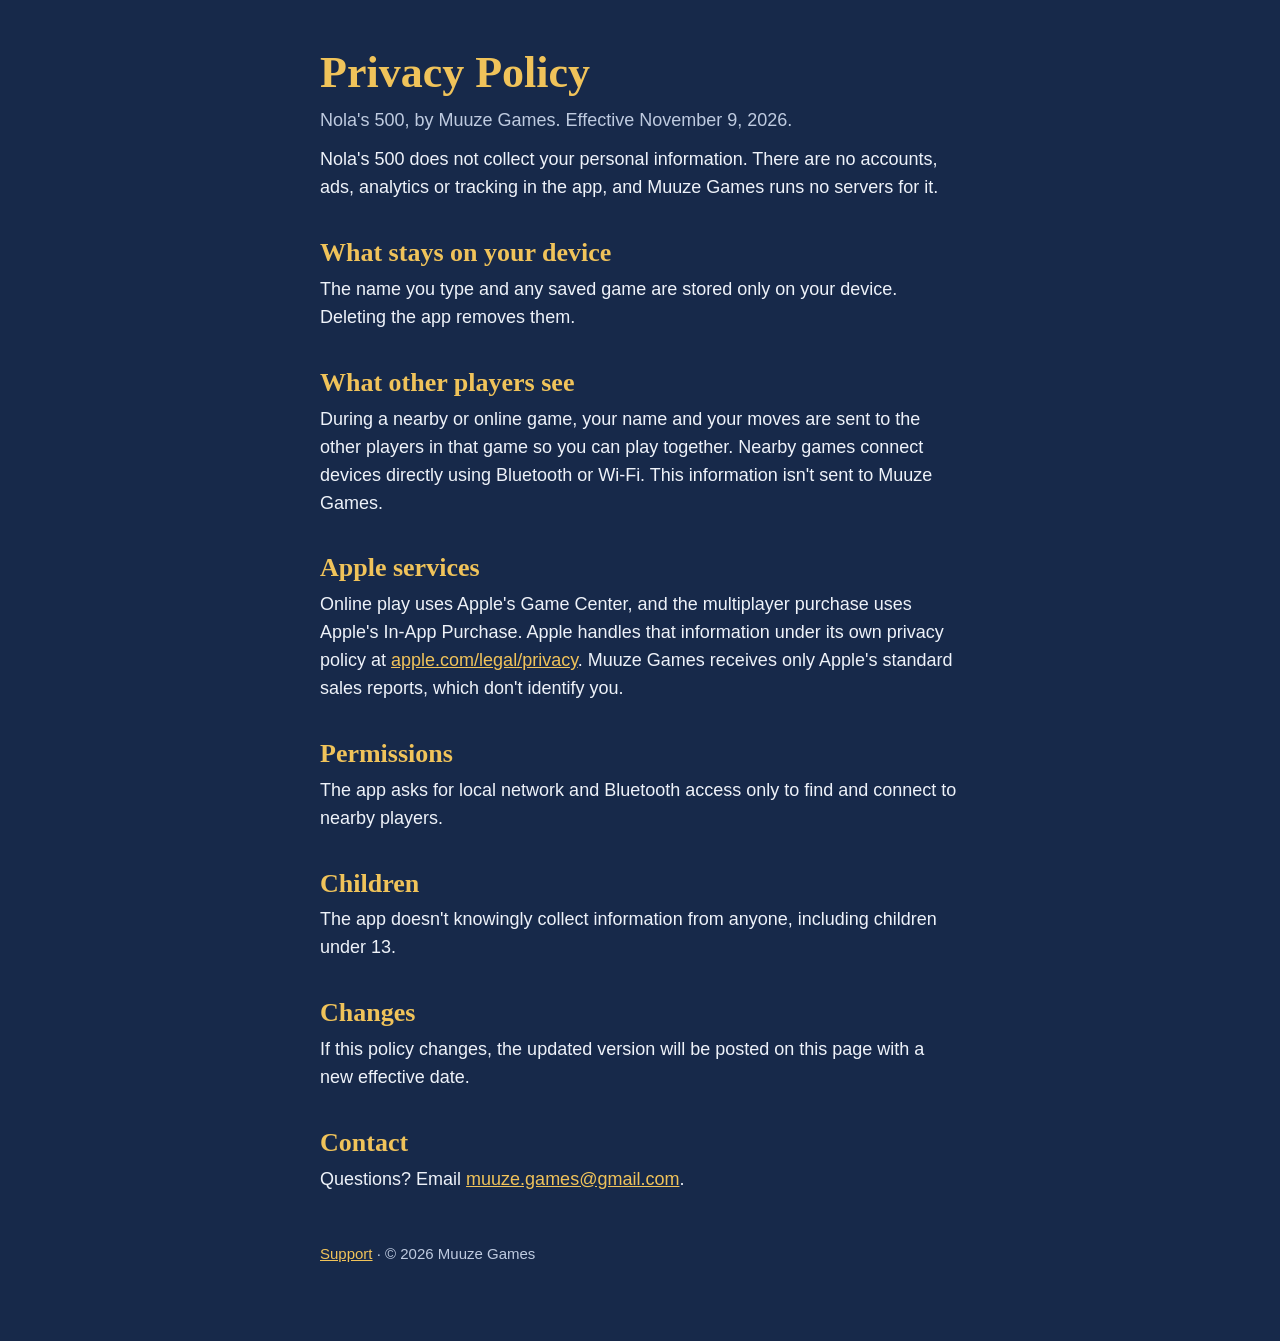
==== privacy.html @ e66288cb "Add Nola's 500 support and privacy pages" ====
<!doctype html>
<html lang="en">
<head>
<meta charset="utf-8">
<meta name="viewport" content="width=device-width, initial-scale=1">
<title>Nola's 500 Privacy Policy</title>
<link rel="stylesheet" href="style.css">
</head>
<body>
<main>
  <h1>Privacy Policy</h1>
  <p class="lead">Nola's 500, by Muuze Games. Effective November 9, 2026.</p>

  <p>Nola's 500 does not collect your personal information. There are no accounts, ads, analytics or tracking in the app, and Muuze Games runs no servers for it.</p>

  <h2>What stays on your device</h2>
  <p>The name you type and any saved game are stored only on your device. Deleting the app removes them.</p>

  <h2>What other players see</h2>
  <p>During a nearby or online game, your name and your moves are sent to the other players in that game so you can play together. Nearby games connect devices directly using Bluetooth or Wi-Fi. This information isn't sent to Muuze Games.</p>

  <h2>Apple services</h2>
  <p>Online play uses Apple's Game Center, and the multiplayer purchase uses Apple's In-App Purchase. Apple handles that information under its own privacy policy at <a href="https://www.apple.com/legal/privacy/">apple.com/legal/privacy</a>. Muuze Games receives only Apple's standard sales reports, which don't identify you.</p>

  <h2>Permissions</h2>
  <p>The app asks for local network and Bluetooth access only to find and connect to nearby players.</p>

  <h2>Children</h2>
  <p>The app doesn't knowingly collect information from anyone, including children under 13.</p>

  <h2>Changes</h2>
  <p>If this policy changes, the updated version will be posted on this page with a new effective date.</p>

  <h2>Contact</h2>
  <p>Questions? Email <a href="mailto:muuze.games@gmail.com">muuze.games@gmail.com</a>.</p>

  <p class="foot"><a href="support.html">Support</a> &middot; &copy; 2026 Muuze Games</p>
</main>
</body>
</html>
---- style.css ----
:root { color-scheme: dark; }
body {
  margin: 0;
  background: #17294a;
  color: #eef2f9;
  font: 18px/1.55 -apple-system, BlinkMacSystemFont, "Helvetica Neue", Arial, sans-serif;
}
main {
  max-width: 640px;
  margin: 0 auto;
  padding: 48px max(20px, env(safe-area-inset-right)) 64px max(20px, env(safe-area-inset-left));
}
h1, h2 { font-family: Didot, "Bodoni 72", Georgia, serif; color: #f0c35a; line-height: 1.15; }
h1 { font-size: 44px; margin: 0 0 8px; }
h2 { font-size: 26px; margin: 36px 0 8px; }
h3 { font-size: 18px; margin: 24px 0 4px; }
p { margin: 0 0 12px; }
.lead { color: #bfcbe0; }
a { color: #f0c35a; }
.foot { margin-top: 48px; font-size: 15px; color: #bfcbe0; }
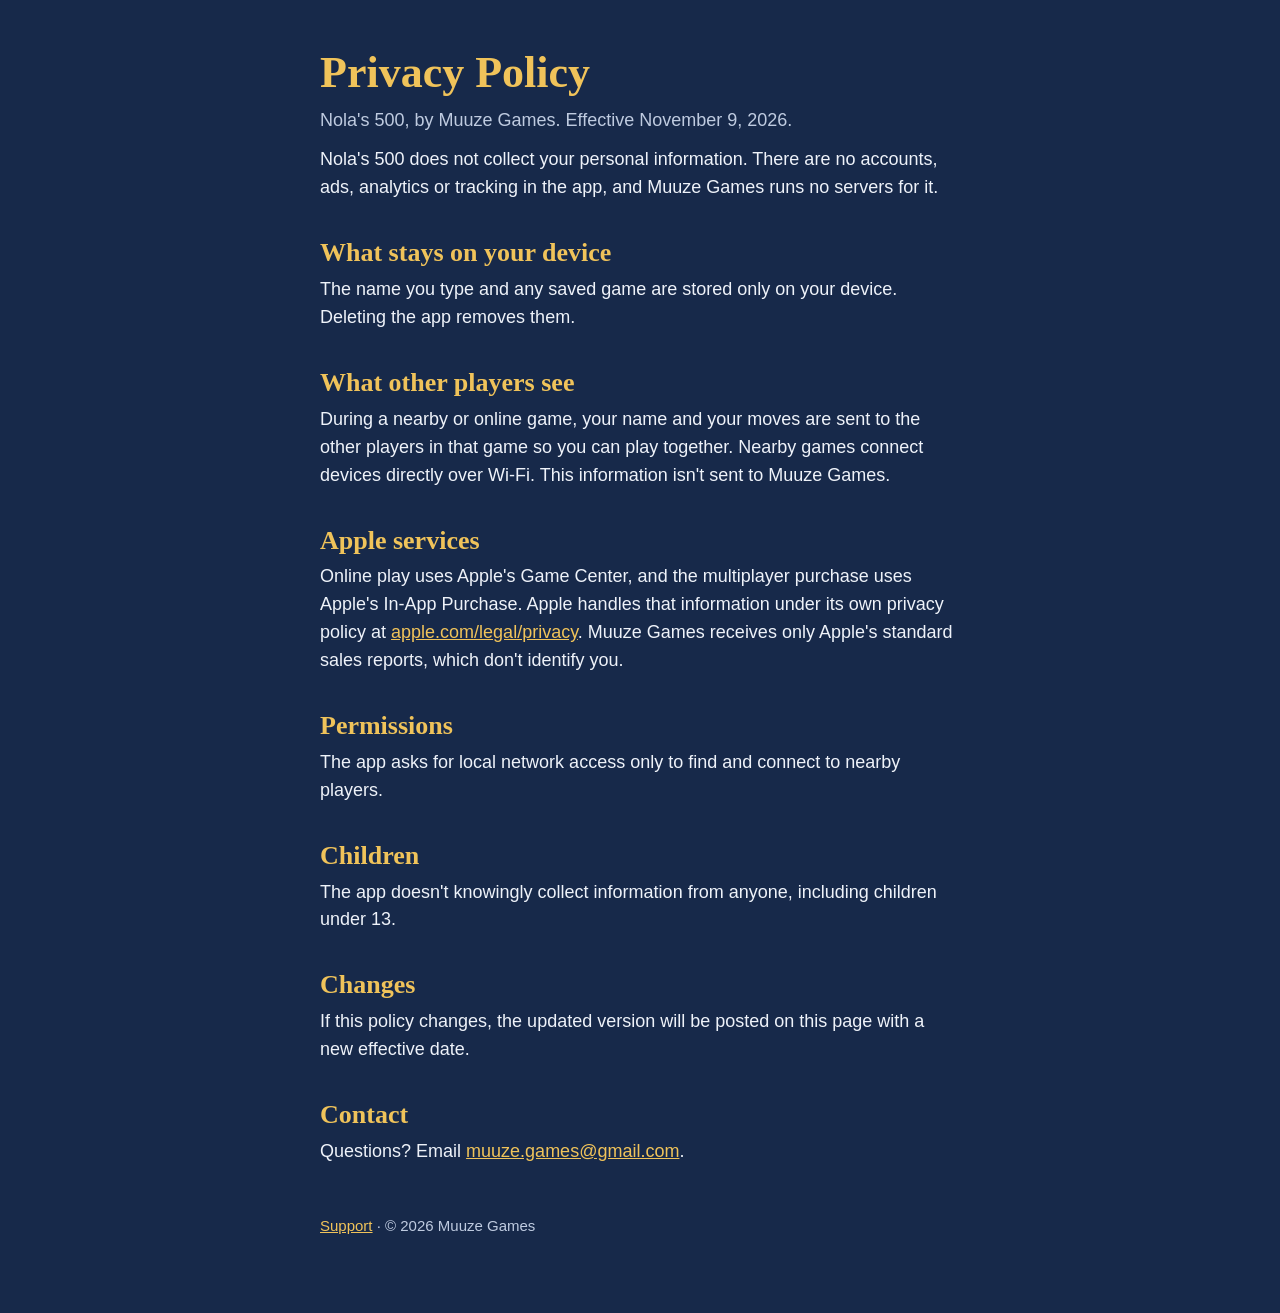
==== commit 863fb34d: "Update nearby play help for Wi-Fi and dropped players" ====
--- a/privacy.html
+++ b/privacy.html
@@ -17,13 +17,13 @@
   <p>The name you type and any saved game are stored only on your device. Deleting the app removes them.</p>
 
   <h2>What other players see</h2>
-  <p>During a nearby or online game, your name and your moves are sent to the other players in that game so you can play together. Nearby games connect devices directly using Bluetooth or Wi-Fi. This information isn't sent to Muuze Games.</p>
+  <p>During a nearby or online game, your name and your moves are sent to the other players in that game so you can play together. Nearby games connect devices directly over Wi-Fi. This information isn't sent to Muuze Games.</p>
 
   <h2>Apple services</h2>
   <p>Online play uses Apple's Game Center, and the multiplayer purchase uses Apple's In-App Purchase. Apple handles that information under its own privacy policy at <a href="https://www.apple.com/legal/privacy/">apple.com/legal/privacy</a>. Muuze Games receives only Apple's standard sales reports, which don't identify you.</p>
 
   <h2>Permissions</h2>
-  <p>The app asks for local network and Bluetooth access only to find and connect to nearby players.</p>
+  <p>The app asks for local network access only to find and connect to nearby players.</p>
 
   <h2>Children</h2>
   <p>The app doesn't knowingly collect information from anyone, including children under 13.</p>
